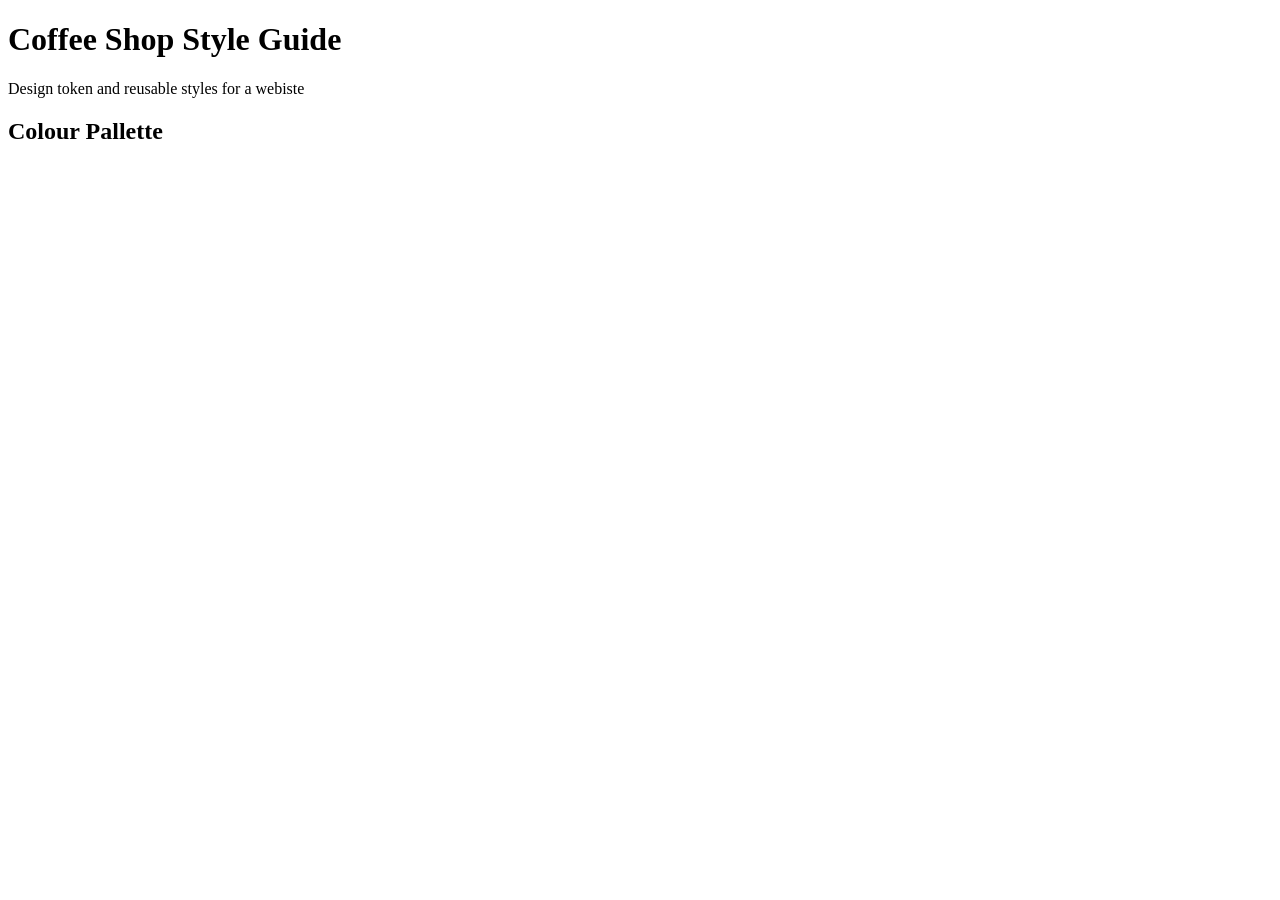
==== coffee/style-guide.html @ 1d59b66a "setup insane" ====
<!DOCTYPE html>
<html lang="en">
<head>
    <meta charset="UTF-8">
    <meta name="viewport" content="width=device-width, initial-scale=1.0">
    <title>Coffee Shop Style Guide</title>
</head>
<body>
    <main>
        <h1>Coffee Shop Style Guide</h1>
        <p>Design token and reusable styles for a webiste </p>

        <!-- Colour pallette -->
        <section id="Colours">
            <h2> Colour Pallette </h2>

            <article class="swatches">
                
                <div class="swatch">
                    <div class="swatch-value"></div>
                    <p class="swatch-name"></p>
                </div>
          
            </article>
        </section>
    </main>
</body>
</html>
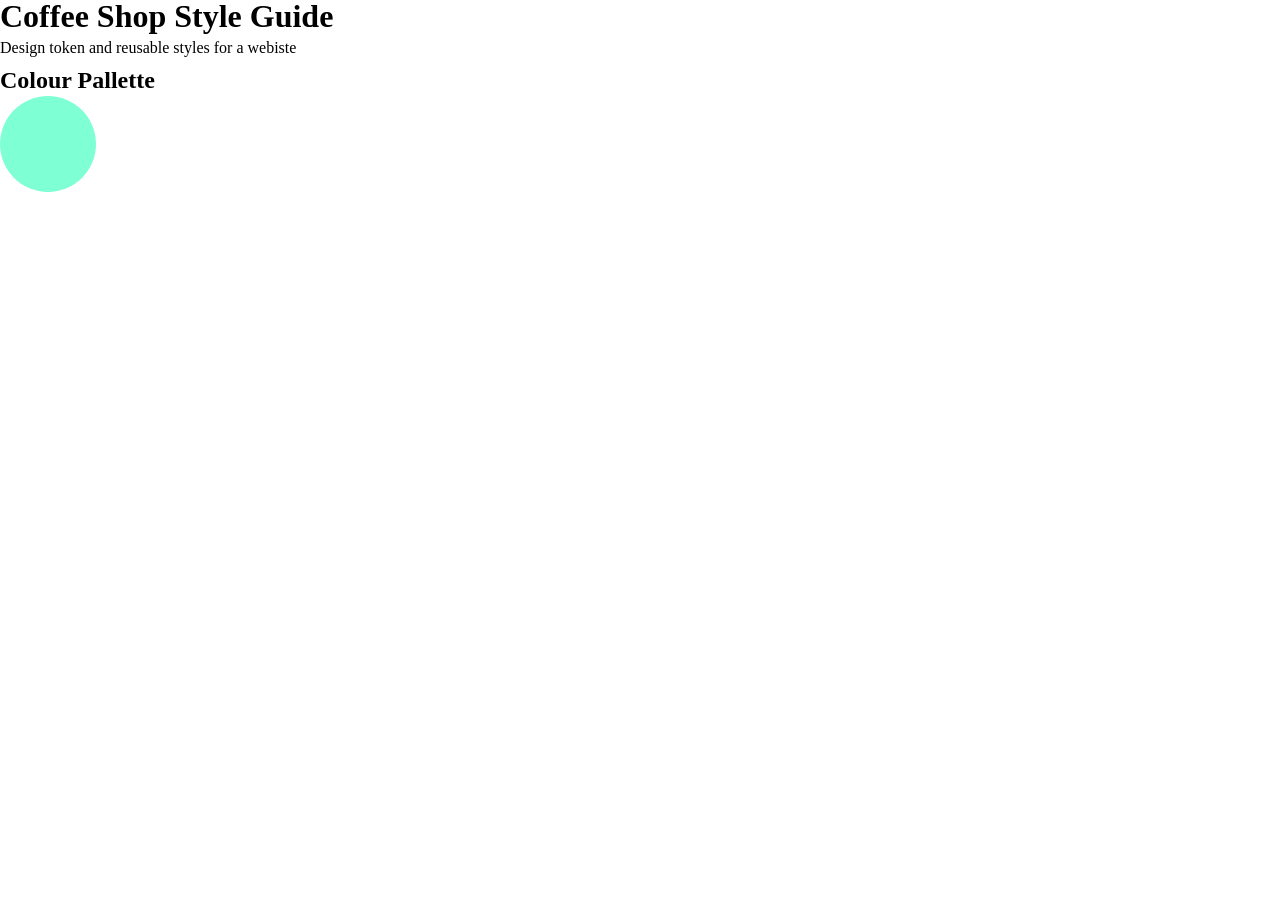
==== commit 941fe488: "something happened" ====
--- a/coffee/style-guide.html
+++ b/coffee/style-guide.html
@@ -3,6 +3,9 @@
 <head>
     <meta charset="UTF-8">
     <meta name="viewport" content="width=device-width, initial-scale=1.0">
+    
+    <link rel="stylesheet" href="style.css">
+    
     <title>Coffee Shop Style Guide</title>
 </head>
 <body>
--- a/coffee/style.css
+++ b/coffee/style.css
@@ -0,0 +1,18 @@
+/* Css reset */
+*{
+    margin: 0;
+    padding: 0;
+}
+
+body{
+    line-height: 2em;
+}
+
+/********************************************************!!!!swatches!!!!********************************************************/
+
+.swatch .swatch-value{
+    background-color: aquamarine;
+    aspect-ratio: 1 / 1 ;
+    width: 6rem;
+    border-radius: 100%;
+}
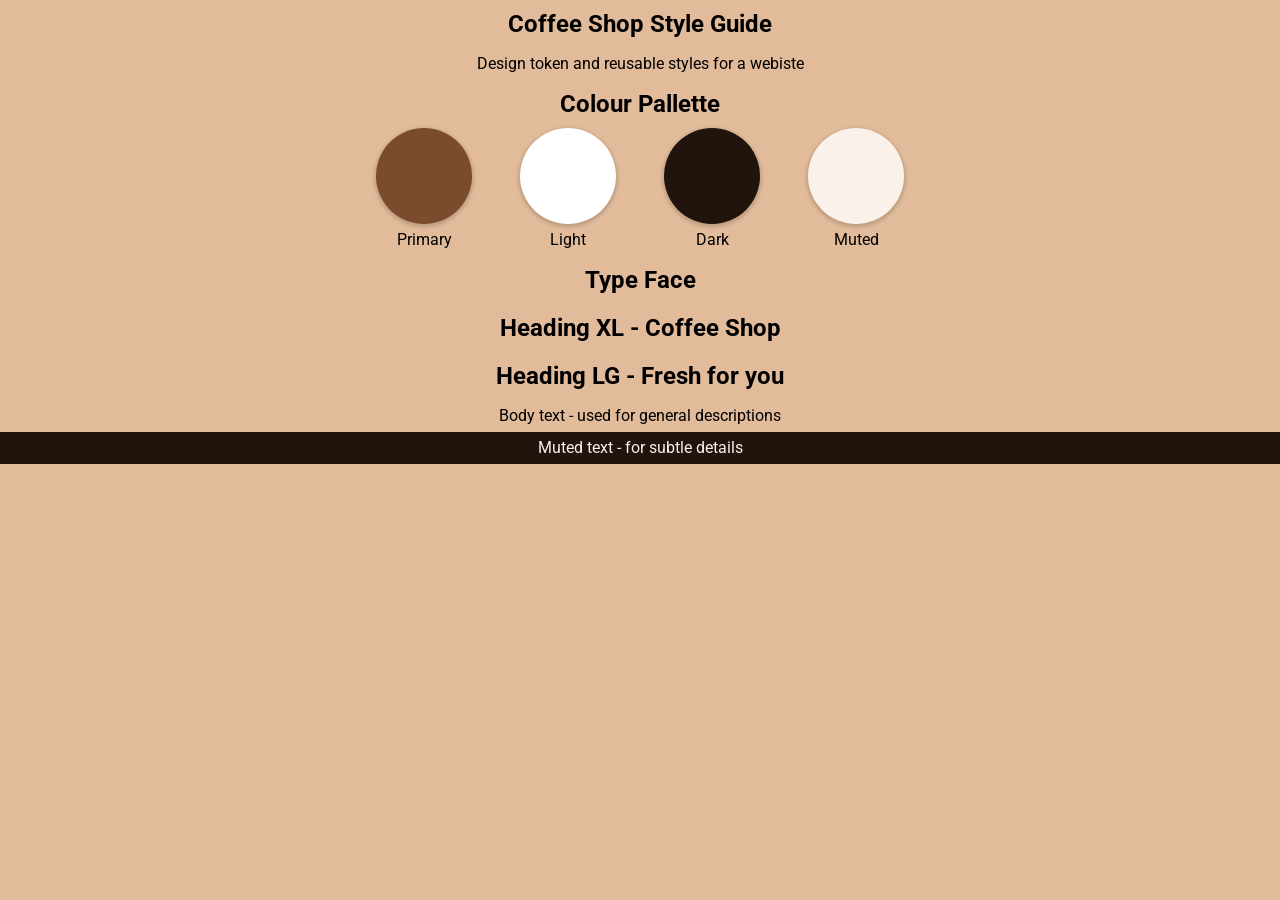
==== commit f6577f90: "umm veriabls happend" ====
--- a/coffee/style-guide.html
+++ b/coffee/style-guide.html
@@ -10,22 +10,53 @@
 </head>
 <body>
     <main>
-        <h1>Coffee Shop Style Guide</h1>
-        <p>Design token and reusable styles for a webiste </p>
+        <section class="heading">
+            <h1>Coffee Shop Style Guide</h1>
+            <p>Design token and reusable styles for a webiste </p>
+        </section>
 
         <!-- Colour pallette -->
         <section id="Colours">
             <h2> Colour Pallette </h2>
 
             <article class="swatches">
-                
+                <!--swatch-->
                 <div class="swatch">
-                    <div class="swatch-value"></div>
-                    <p class="swatch-name"></p>
+                    <div class="swatch-value bg-primary"></div>
+                    <p class="swatch-name">Primary</p>
                 </div>
-          
+                  
+                <!--swatch-->
+                <div class="swatch">
+                    <div class="swatch-value bg-light"></div>
+                    <p class="swatch-name">Light</p>
+                </div>
+                 
+                <!--swatch-->
+                <div class="swatch">
+                    <div class="swatch-value bg-dark"></div>
+                    <p class="swatch-name">Dark</p>
+                </div>
+                  
+                <!--swatch-->
+                <div class="swatch">
+                    <div class="swatch-value bg-muted"></div>
+                    <p class="swatch-name"> Muted</p>
+                </div>
+
             </article>
         </section>
+
+        <section id="type">
+            <h2>Type Face</h2>
+
+            <h1 class="heading-xl">Heading XL - Coffee Shop </h1>
+            <h2 class="heading-lg">Heading LG -  Fresh for you </h2>
+            <p> Body text - used for general descriptions </p>
+            <p class="text-muted bg-dark">Muted text - for subtle details </p>
+
+        </section>
     </main>
+
 </body>
 </html>
--- a/coffee/style.css
+++ b/coffee/style.css
@@ -1,18 +1,50 @@
 /* Css reset */
+@import url('https://fonts.googleapis.com/css2?family=Noto+Serif:ital,wght@0,100..900;1,100..900&family=Roboto:ital,wght@0,100..900;1,100..900&display=swap');
+
+:root{
+    --primary:#7b4b2d;
+    --light:#ffffff;
+    --dark:#20140c;
+    --muted: #faf1ea;
+}
+
 *{
     margin: 0;
     padding: 0;
 }
 
+
 body{
-    line-height: 2em;
+    text-align: center;
+    font-family: Roboto, Arial;
+    line-height: 2;
+    background-color: #e1bb9a;
 }
 
+.h1.h2.h3.h4.h5.h6{
+    font-family: "Noto serif",serif ;
+    margin-bottom: 0.5;
+}
+/********************************************************!!!!colours!!!!********************************************************/
+.bg-primary{ background-color: #7b4b2d;}
+.bg-light{ background-color: #ffffff;}
+.bg-dark{ background-color: #20140c;}
+.bg-muted{ background-color: #faf1ea;}
+
+.text-primary{ color: #7b4b2d;}
+.text-light{ color: #ffffff;}
+.text-dark{ color: #363029;}
+.text-muted{ color: #faf1ea;}
 /********************************************************!!!!swatches!!!!********************************************************/
+.swatches{
+    display: flex;
+    gap: 3rem;
+    justify-content: center;
+}
 
 .swatch .swatch-value{
-    background-color: aquamarine;
     aspect-ratio: 1 / 1 ;
     width: 6rem;
     border-radius: 100%;
+    box-shadow: 0 0.1rem 0.2rem 0.1rem hsla(32, 14%, 19%, 0.2);
 }
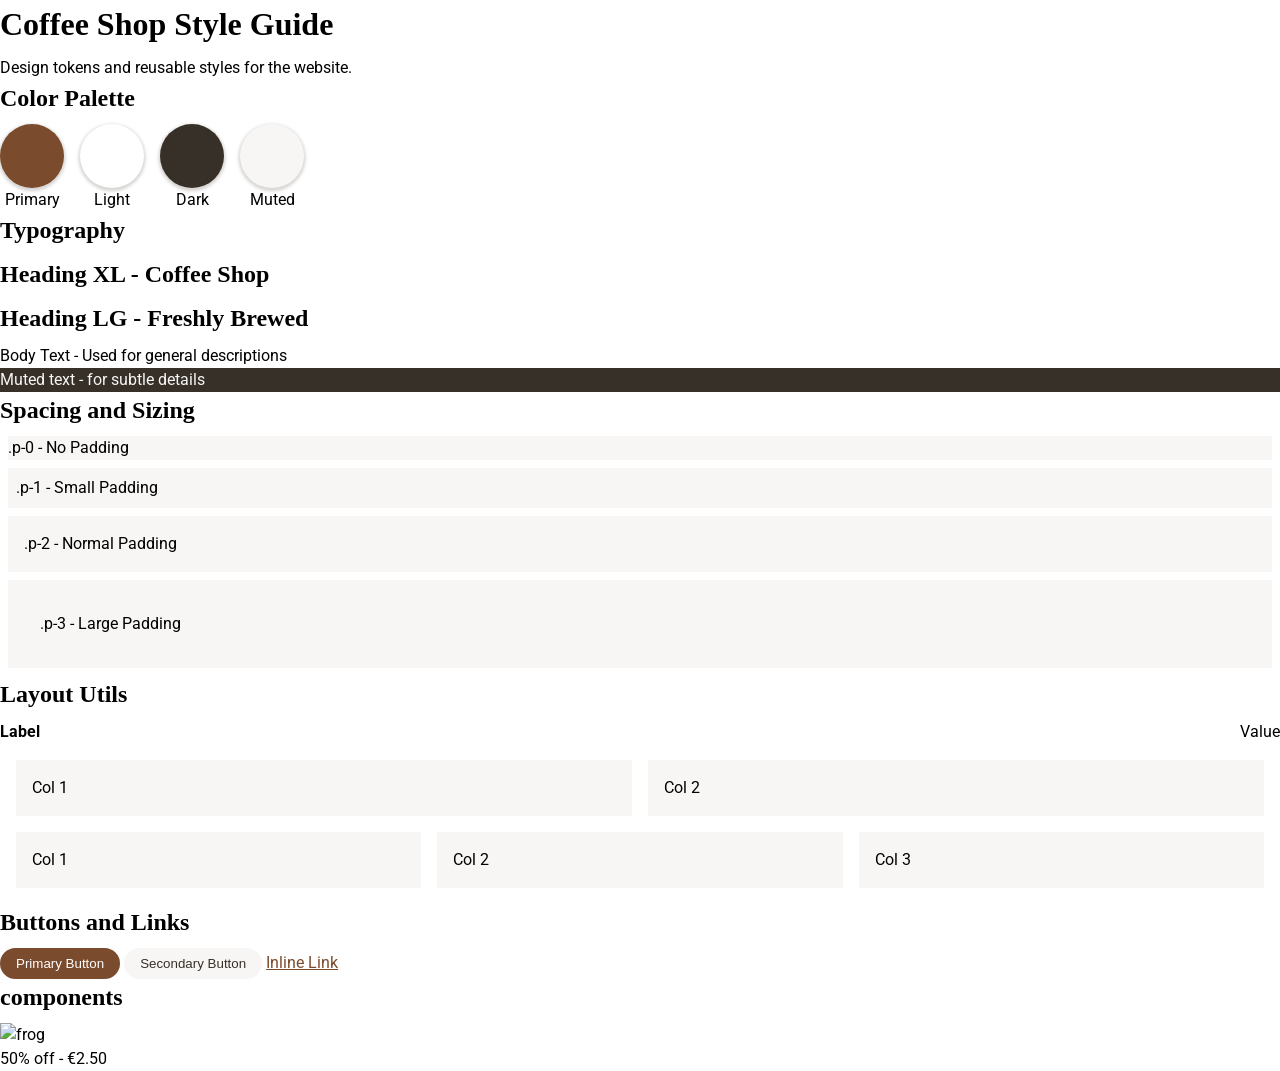
==== commit 9eaf3c16: "didnt download the image cus i couldnt be bothered :/" ====
--- a/coffee/style-guide.html
+++ b/coffee/style-guide.html
@@ -3,58 +3,112 @@
 <head>
     <meta charset="UTF-8">
     <meta name="viewport" content="width=device-width, initial-scale=1.0">
-    
+
     <link rel="stylesheet" href="style.css">
-    
+
     <title>Coffee Shop Style Guide</title>
 </head>
 <body>
+    
     <main>
-        <section class="heading">
-            <h1>Coffee Shop Style Guide</h1>
-            <p>Design token and reusable styles for a webiste </p>
-        </section>
+        <h1>Coffee Shop Style Guide</h1>
+        <p>Design tokens and reusable styles for the website.</p>
 
-        <!-- Colour pallette -->
-        <section id="Colours">
-            <h2> Colour Pallette </h2>
+        <!-- Color Palette -->
+        <section id="colors">
+            <h2>Color Palette</h2>
 
-            <article class="swatches">
-                <!--swatch-->
+            <article class="swatches d-flex gap-2">
+
+                <!-- Color Swatch -->
                 <div class="swatch">
                     <div class="swatch-value bg-primary"></div>
                     <p class="swatch-name">Primary</p>
                 </div>
-                  
-                <!--swatch-->
+
+                <!-- Color Swatch -->
                 <div class="swatch">
                     <div class="swatch-value bg-light"></div>
                     <p class="swatch-name">Light</p>
                 </div>
-                 
-                <!--swatch-->
+
+                <!-- Color Swatch -->
                 <div class="swatch">
                     <div class="swatch-value bg-dark"></div>
                     <p class="swatch-name">Dark</p>
                 </div>
-                  
-                <!--swatch-->
+
+                <!-- Color Swatch -->
                 <div class="swatch">
                     <div class="swatch-value bg-muted"></div>
-                    <p class="swatch-name"> Muted</p>
+                    <p class="swatch-name">Muted</p>
                 </div>
 
             </article>
         </section>
 
-        <section id="type">
-            <h2>Type Face</h2>
+        <!-- Fonts and Typography -->
+        <section id="typography">
+            <h2>Typography</h2>
 
-            <h1 class="heading-xl">Heading XL - Coffee Shop </h1>
-            <h2 class="heading-lg">Heading LG -  Fresh for you </h2>
-            <p> Body text - used for general descriptions </p>
-            <p class="text-muted bg-dark">Muted text - for subtle details </p>
+            <h1 class="heading-xl">Heading XL - Coffee Shop</h1>
+            <h2 class="heading-lg">Heading LG - Freshly Brewed</h2>
+            <p>Body Text - Used for general descriptions</p>
+            <p class="text-muted bg-dark">Muted text - for subtle details</p>
+        </section>
 
+        <!-- Spacing and Sizing -->
+        <section id="spacing">
+            <h2>Spacing and Sizing</h2>
+
+            <div class="bg-muted p-0 m-1">.p-0 - No Padding</div>
+            <div class="bg-muted p-1 m-1">.p-1 - Small Padding</div>
+            <div class="bg-muted p-2 m-1">.p-2 - Normal Padding</div>
+            <div class="bg-muted p-3 m-1">.p-3 - Large Padding</div>
+        </section>
+
+        <!-- Layout Utils -->
+        <section id="layout">
+            <h2>Layout Utils</h2>
+
+            <div class="d-flex flex-between">
+                <strong>Label</strong> <!-- bold -->
+                <span>Value</span> <!-- text -->
+            </div>
+
+            <div class="grid-2col gap-2 m-2">
+                <div class="bg-muted p-2">Col 1</div>
+                <div class="bg-muted p-2">Col 2</div>
+            </div>
+
+            <div class="grid-3col gap-2 m-2">
+                <div class="bg-muted p-2">Col 1</div>
+                <div class="bg-muted p-2">Col 2</div>
+                <div class="bg-muted p-2">Col 3</div>
+            </div>
+        </section>
+
+        <!-- Buttons and Links -->
+        <section id="buttons">
+            <h2>Buttons and Links</h2>
+
+            <button class="btn btn-primary">Primary Button</button>
+            <button class="btn btn-secondary">Secondary Button</button>
+            <a href="#" class="link">Inline Link</a>
+        </section>
+
+        <!--Componinits-->
+        <section id="components">
+            <h2>components</h2>
+
+            <!--product image -->
+            <figure class="product-image">
+                <img src="https://tse3.mm.bing.net/th/id/OIP.d0OlS1obaNRKrj1WbMQRngHaE9?w=630&h=422&rs=1&pid=ImgDetMain&o=7&rm=3" alt="frog">
+                <figcaption class="product-tag"> 50% off - &euro;2.50</figcaption>
+            </figure>
+        
+
+            
         </section>
     </main>
 
--- a/coffee/style.css
+++ b/coffee/style.css
@@ -1,50 +1,152 @@
-/* Css reset */
+/* Imports the Google Fonts */
 @import url('https://fonts.googleapis.com/css2?family=Noto+Serif:ital,wght@0,100..900;1,100..900&family=Roboto:ital,wght@0,100..900;1,100..900&display=swap');
 
-:root{
-    --primary:#7b4b2d;
-    --light:#ffffff;
-    --dark:#20140c;
-    --muted: #faf1ea;
+/* Variables for this website */
+:root {
+    --primary: #7b4b2d;
+    --primary-dark: #a67557;
+    --primary-light: #5b341b;
+
+    --light: #ffffff;
+    --dark: #363029;
+    
+    --muted: #f8f6f5;
+    --mute-tint: #e4c9bb;
+    --mute-tintless: #faf7f5;
+
+    --font-normal: Roboto, Arial, sans-serif;
+    --font-heading: 'Noto Serif', serif;
+
+    --space-0: 0; /* 0px */
+    --space-1: 0.5rem; /* 8px */
+    --space-2: 1rem; /* 16px */
+    --space-3: 2rem; /* 32px */
 }
 
-*{
+/* CSS Reset */
+* {
     margin: 0;
     padding: 0;
 }
 
-
-body{
-    text-align: center;
-    font-family: Roboto, Arial;
-    line-height: 2;
-    background-color: #e1bb9a;
+body {
+    font-family: var(--font-normal);
+    line-height: 1.5;
 }
 
-.h1.h2.h3.h4.h5.h6{
-    font-family: "Noto serif",serif ;
-    margin-bottom: 0.5;
-}
-/********************************************************!!!!colours!!!!********************************************************/
-.bg-primary{ background-color: #7b4b2d;}
-.bg-light{ background-color: #ffffff;}
-.bg-dark{ background-color: #20140c;}
-.bg-muted{ background-color: #faf1ea;}
-
-.text-primary{ color: #7b4b2d;}
-.text-light{ color: #ffffff;}
-.text-dark{ color: #363029;}
-.text-muted{ color: #faf1ea;}
-/********************************************************!!!!swatches!!!!********************************************************/
-.swatches{
-    display: flex;
-    gap: 3rem;
-    justify-content: center;
+h1, h2, h3, h4, h5, h6 {
+    font-family: var(--font-heading);
+    margin-bottom: 0.5rem;
 }
 
-.swatch .swatch-value{
-    aspect-ratio: 1 / 1 ;
-    width: 6rem;
+/*********************** BUTTONS ***********************/
+.btn {
+    border: none;
+    border-radius: var(--space-2);
+    padding: var(--space-1) var(--space-2);
+    cursor: pointer;
+}
+
+.btn-primary {
+    background-color: var(--primary);
+    color: var(--light);
+}
+
+.btn-primary:hover {
+    background-color: var(--primary-dark);
+    font-size: larger;
+}
+
+.btn-primary:active{
+    background-color: var(--primary-light);
+    font-size: larger;
+}
+
+
+.btn-secondary {
+    background-color: var(--muted);
+    color: var(--dark);
+}
+
+.btn-secondary:hover {
+    background-color: var(--mute-tint);
+    font-size: larger;
+
+}
+
+.btn-secondary:active {
+    background-color: var(--mute-tintless);
+    font-size: larger;
+
+}
+
+
+
+.link {
+    color: var(--primary);
+    text-decoration: underline;
+}
+
+.link:hover {
+    color: var(--primary-light);
+    text-decoration: wavy;
+    font-size: larger;
+}
+
+/*********************** COLORS ***********************/
+.bg-primary { background-color: var(--primary); } /* var() looks for a variable */
+.bg-light { background-color: var(--light); }
+.bg-dark { background-color: var(--dark); }
+.bg-muted { background-color: var(--muted); }
+
+.text-primary { color: var(--primary); }
+.text-light { color: var(--light); }
+.text-dark { color: var(--dark); }
+.text-muted { color: var(--muted); }
+
+/*********************** LAYOUT ***********************/
+.d-flex { display: flex; }
+
+.flex-between { justify-content: space-between; }
+
+.grid-2col {
+    display: grid;
+    grid-template-columns: repeat(2, 1fr); /* repeat 1fr twice */
+}
+
+.grid-3col {
+    display: grid;
+    grid-template-columns: repeat(3, 1fr); /* repeat 1fr twice */
+}
+
+/*********************** SPACING ***********************/
+.m-0 { margin: var(--space-0); }
+.m-1 { margin: var(--space-1); }
+.m-2 { margin: var(--space-2); }
+.m-3 { margin: var(--space-3); }
+
+.p-0 { padding: var(--space-0); }
+.p-1 { padding: var(--space-1); }
+.p-2 { padding: var(--space-2); }
+.p-3 { padding: var(--space-3); }
+
+.gap-0 { gap: var(--space-0); }
+.gap-1 { gap: var(--space-1); }
+.gap-2 { gap: var(--space-2); }
+.gap-3 { gap: var(--space-3); }
+
+/*********************** SWATCHES ***********************/
+.swatches {
+    display: flex; /* organizes children elements in a line */
+}
+
+.swatch .swatch-value {
+    aspect-ratio: 1 / 1;
+    width: 4rem; /* em - Root font size (16px) */
     border-radius: 100%;
-    box-shadow: 0 0.1rem 0.2rem 0.1rem hsla(32, 14%, 19%, 0.2);
+    box-shadow: 0 0.1rem 0.2rem 0.1rem rgba(54, 48, 41, 0.2);
+}
+
+.swatch .swatch-name {
+    text-align: center;
 }
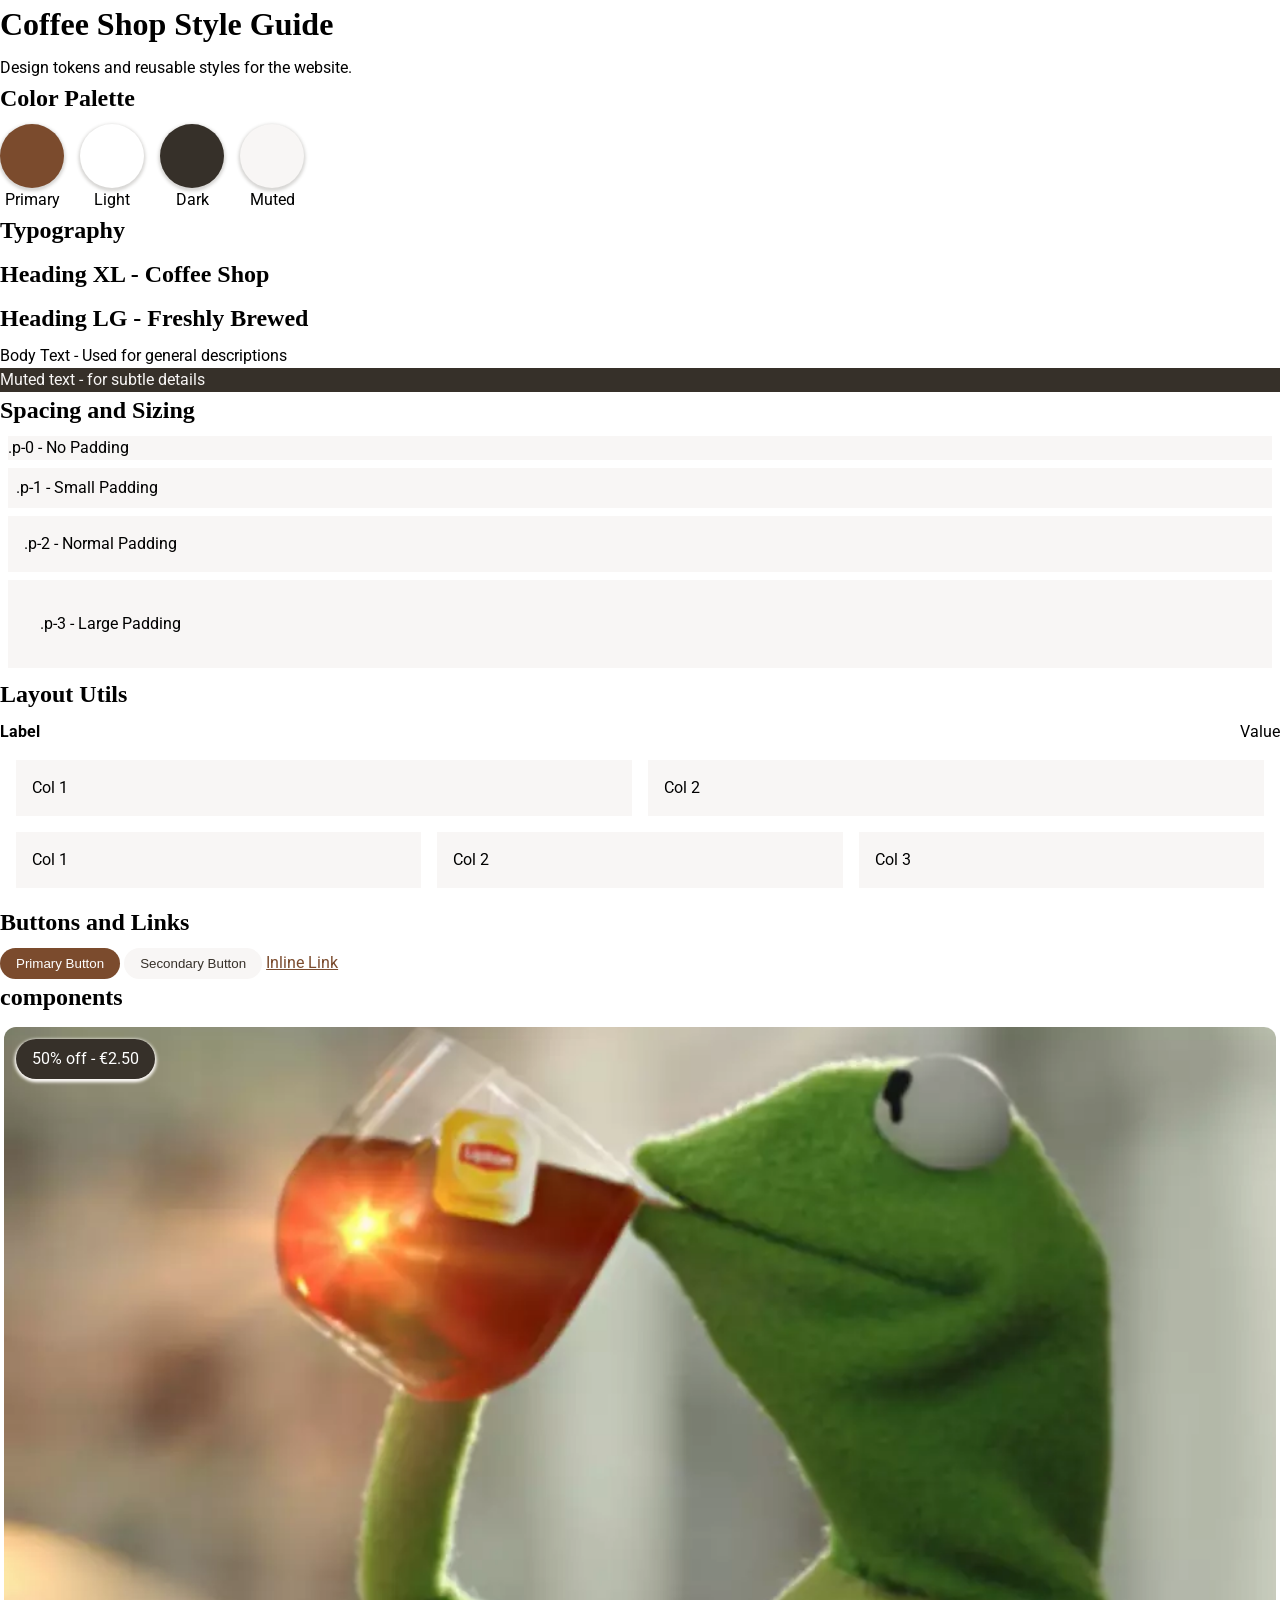
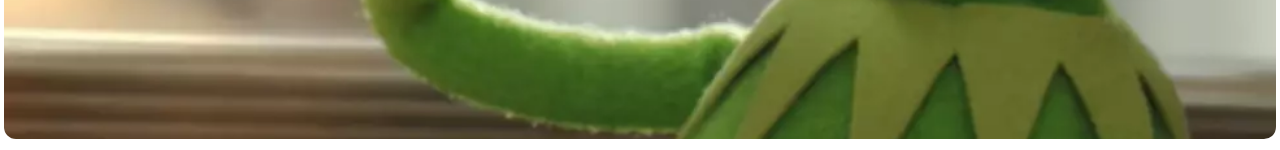
==== commit 88b34a26: "image and discount !!" ====
--- a/coffee/style-guide.html
+++ b/coffee/style-guide.html
@@ -103,7 +103,7 @@
 
             <!--product image -->
             <figure class="product-image">
-                <img src="https://tse3.mm.bing.net/th/id/OIP.d0OlS1obaNRKrj1WbMQRngHaE9?w=630&h=422&rs=1&pid=ImgDetMain&o=7&rm=3" alt="frog">
+                <img src="asses/Lipton-Kermit-630x422.webp" alt="frog">
                 <figcaption class="product-tag"> 50% off - &euro;2.50</figcaption>
             </figure>
         
--- a/coffee/style.css
+++ b/coffee/style.css
@@ -21,10 +21,14 @@
     --space-1: 0.5rem; /* 8px */
     --space-2: 1rem; /* 16px */
     --space-3: 2rem; /* 32px */
+
+    --shadow-dark--:0 0.1rem 0.2rem 0.1rem rgba(54, 48, 41, 0.2);
+    --shadow-light--:0 0.1rem 0.2rem 0.1rem rgb(253, 250, 247);
 }
 
 /* CSS Reset */
 * {
+    box-sizing: border-box;
     margin: 0;
     padding: 0;
 }
@@ -104,6 +108,33 @@
 .text-dark { color: var(--dark); }
 .text-muted { color: var(--muted); }
 
+/*********************** Components ***********************/
+.product-image{
+    position: relative;
+}
+
+.product-image img{
+    aspect-ratio: 16/9;
+    width: 100%;
+
+    object-fit: cover;
+    border: 4px solid var(--light);
+    border-radius: var(--space-2);
+}
+
+.product-image .product-tag{
+    background-color: var(--dark);
+    color: var(--light);
+    box-shadow: var(--shadow-light--);
+
+    padding: var(--space-1) var(--space-2);
+    border-radius: var(--space-3);
+
+    position: absolute;
+    top: var(--space-2);
+    left: var(--space-2);
+}
+
 /*********************** LAYOUT ***********************/
 .d-flex { display: flex; }
 
@@ -144,7 +175,7 @@
     aspect-ratio: 1 / 1;
     width: 4rem; /* em - Root font size (16px) */
     border-radius: 100%;
-    box-shadow: 0 0.1rem 0.2rem 0.1rem rgba(54, 48, 41, 0.2);
+    box-shadow: var(--shadow-dark--)
 }
 
 .swatch .swatch-name {
